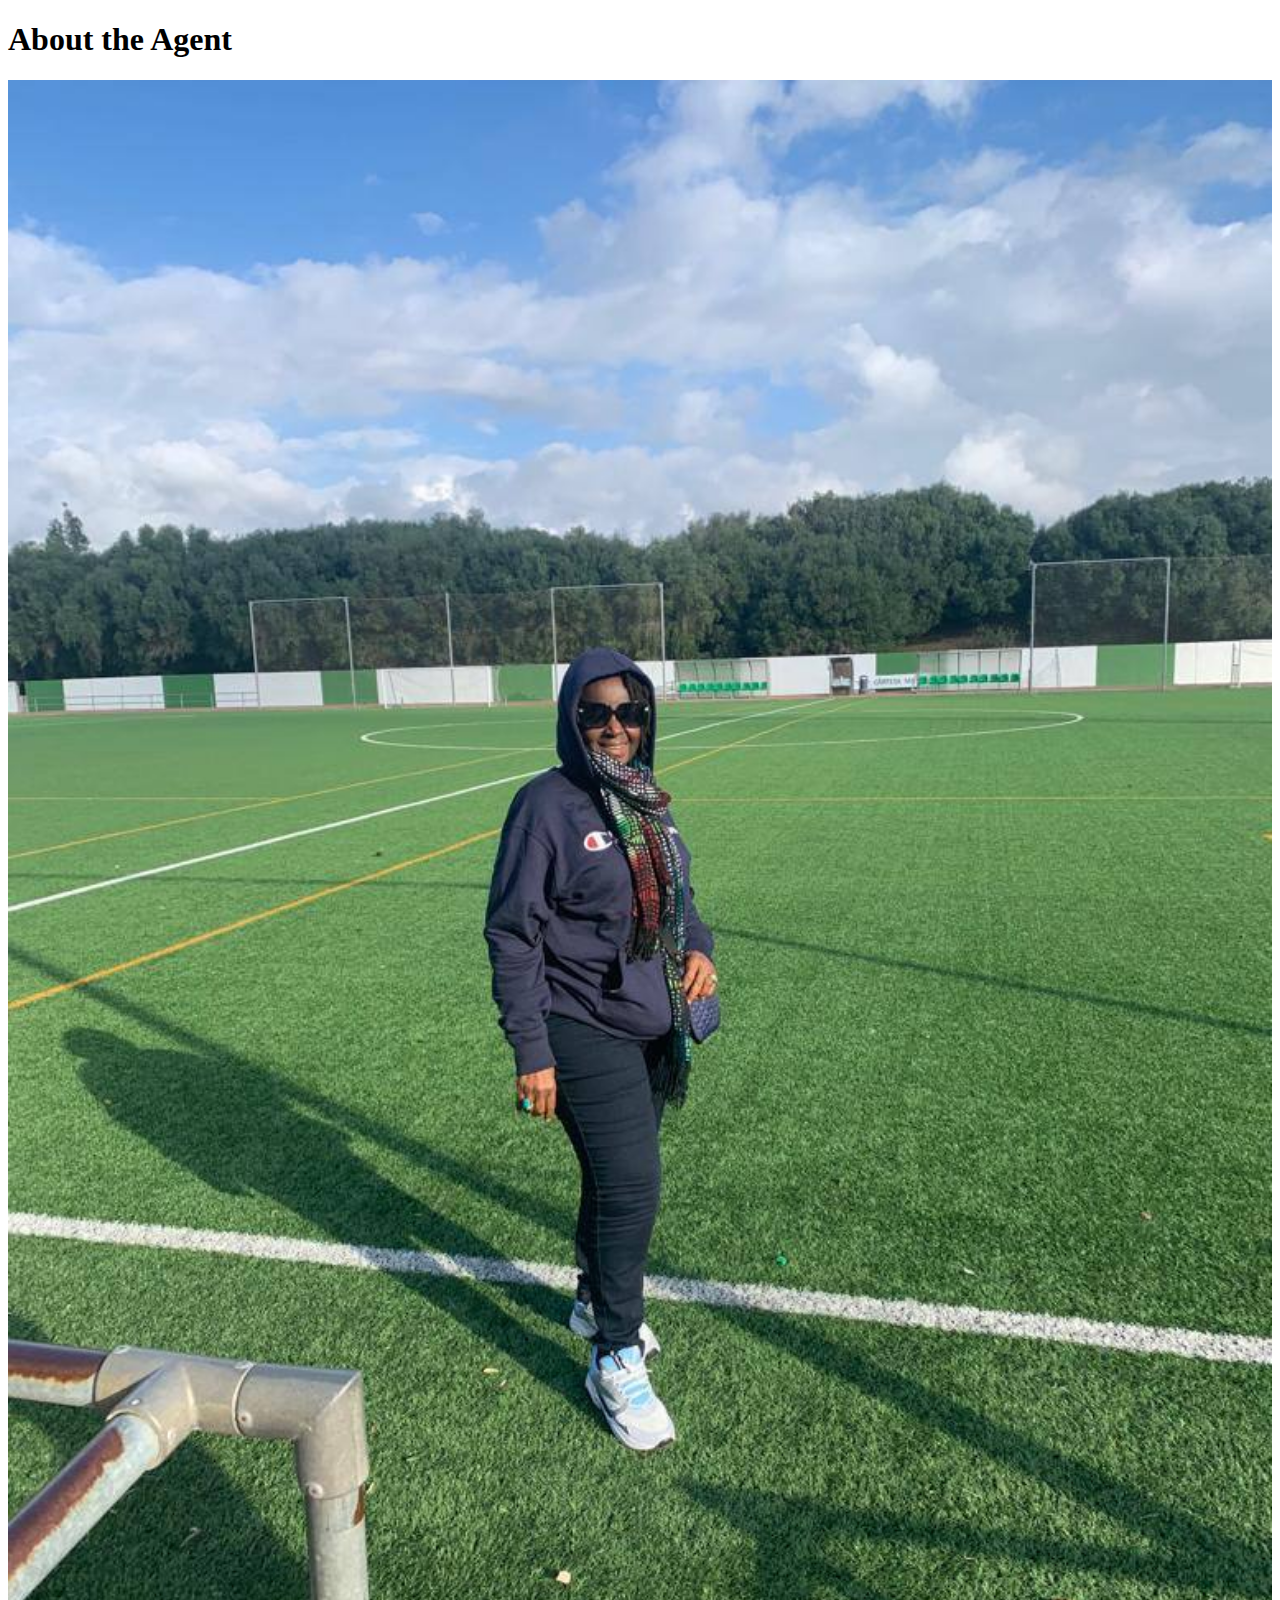
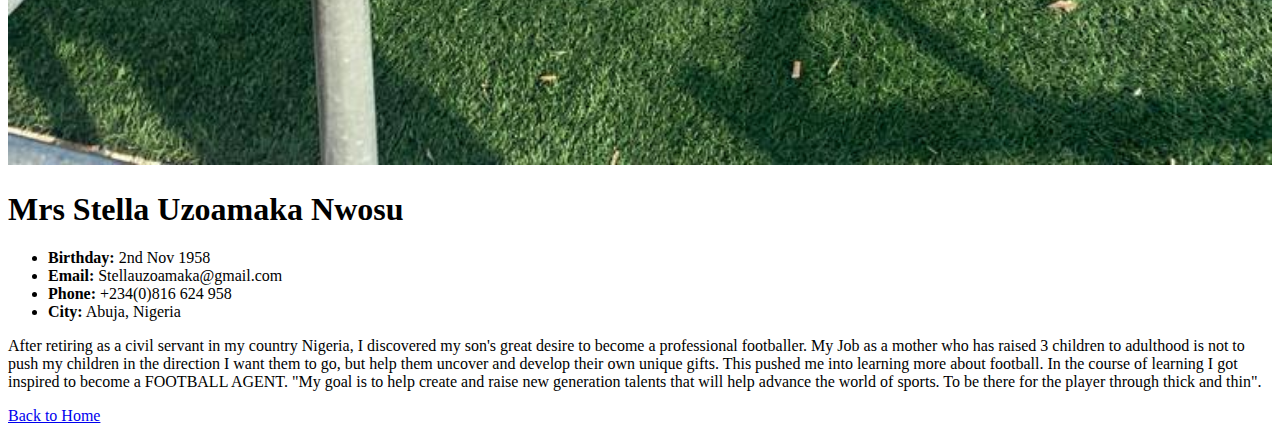
==== agent.html @ ba474e01 "first commit" ====
<!DOCTYPE html>
<html lang="en">

<head>
  <meta charset="utf-8">
  <meta content="width=device-width, initial-scale=1.0" name="viewport">

  <title>Agent || Biography</title>
  <meta content="" name="description">
  <meta content="" name="keywords">

  <!-- Favicons -->
  <!-- <link href="photofolio/assets/img/favicon.png" rel="icon">
  <link href="photofolio/assets/img/apple-touch-icon.png" rel="apple-touch-icon"> -->

  <!-- Google Fonts -->
  <link rel="preconnect" href="https://fonts.googleapis.com">
  <link rel="preconnect" href="https://fonts.gstatic.com" crossorigin>
  <link href="https://fonts.googleapis.com/css2?family=Open+Sans:ital,wght@0,300;0,400;0,500;0,600;0,700;1,300;1,400;1,600;1,700&family=Inter:ital,wght@0,300;0,400;0,500;0,600;0,700;1,300;1,400;1,500;1,600;1,700&family=Cardo:ital,wght@0,400;0,700;1,400&display=swap" rel="stylesheet">

  <!-- Vendor CSS Files -->
  <link href="photofolio/assets/vendor/bootstrap/css/bootstrap.min.css" rel="stylesheet">
  <link href="photofolio/assets/vendor/bootstrap-icons/bootstrap-icons.css" rel="stylesheet">
  <link href="photofolio/assets/vendor/swiper/swiper-bundle.min.css" rel="stylesheet">
  <link href="photofolio/assets/vendor/glightbox/css/glightbox.min.css" rel="stylesheet">
  <link href="photofolio/assets/vendor/aos/aos.css" rel="stylesheet">

  <!-- Template Main CSS File -->
  <link href="photofolio/assets/css/main.css" rel="stylesheet">
</head>

<body>

  <main id="main" data-aos="fade" data-aos-delay="1500">

    <!-- ======= End Page Header ======= -->
    <div class="page-header d-flex align-items-center">
      <div class="container position-relative">
        <div class="row d-flex justify-content-center">
          <div class="col-lg-6 text-center">
            <h1 class="ceo">About the Agent</h1>
            <!-- <p>Odio et unde deleniti. Deserunt numquam exercitationem. Officiis quo odio sint voluptas consequatur ut a odio voluptatem. Sit dolorum debitis veritatis natus dolores. Quasi ratione sint. Sit quaerat ipsum dolorem.</p> -->
          </div>
        </div>
      </div>
    </div>
    <!-- End Page Header -->

    <!-- ======= About Section ======= -->
    <section id="about" class="about">
      <div class="container">

        <div class="row gy-4 justify-content-center">
          <div class="col-lg-4">
            <img src="image/agent.jpg" class="img-flui" alt="" width="100%" height="80%">
          </div>
          <div class="col-lg-5 content">
            <h1 class="text-success text-center pb-5">Mrs Stella Uzoamaka Nwosu</h1>
            <!-- <p class="fst-italic py-3">
              Lorem ipsum dolor sit amet, consectetur adipiscing elit, sed do eiusmod tempor incididunt ut labore et dolore
              magna aliqua.
            </p> -->
            <div class="row">
              <div class="col-lg-6">
                <ul>
                  <li><i class="bi bi-chevron-right"></i> <strong>Birthday:</strong> <span>2nd Nov 1958</span></li>
                  <li><i class="bi bi-chevron-right"></i> <strong>Email:</strong> <span>Stellauzoamaka@gmail.com</span></li>
                  <li><i class="bi bi-chevron-right"></i> <strong>Phone:</strong> <span>+234(0)816 624 958</span></li>
                  <li><i class="bi bi-chevron-right"></i> <strong>City:</strong> <span>Abuja, Nigeria</span></li>
                </ul>
              </div>
              <!-- <div class="col-lg-6">
                <ul> -->
                  <!-- <li><i class="bi bi-chevron-right"></i> <strong>Age:</strong> <span>64</span></li>
                  <li><i class="bi bi-chevron-right"></i> <strong>Degree:</strong> <span>Master</span></li>
                  <li><i class="bi bi-chevron-right"></i> <strong>Email:</strong> <span>email@example.com</span></li> -->
                  <!-- <li><i class="bi bi-chevron-right"></i> <strong>Freelance:</strong> <span>Available</span></li> -->
                <!-- </ul>
              </div> -->
            </div>
            <p class="py-3">
              After retiring as a civil servant in my country Nigeria, I discovered my son's great desire to become a professional footballer. My Job as a mother who has raised 3 children to adulthood is not to push my children in the direction I want them to go, but help them uncover and develop their own unique gifts. This pushed me into learning more about football. In the course of learning I got inspired to become a FOOTBALL AGENT.
              "My goal is to help create and raise new generation talents that will help advance the world of sports. To be there for the player through thick and thin".
            </p>
          </div>
        </div>

      </div>
    </section>
    <!-- End About Section -->

   <section>
    <div class="container">
       <div class="row">
          <a href="index.html" class="homes">
            Back to Home
          </a>
       </div>
    </div>
   </section>

  <!-- <a href="#" class="scroll-top d-flex align-items-center justify-content-center"><i class="bi bi-arrow-up-short"></i></a> -->

  <div id="preloader">
    <div class="line"></div>
  </div>

  <!-- Vendor JS Files -->
  <script src="photofolio/assets/vendor/bootstrap/js/bootstrap.bundle.min.js"></script>
  <script src="photofolio/assets/vendor/swiper/swiper-bundle.min.js"></script>
  <script src="photofolio/assets/vendor/glightbox/js/glightbox.min.js"></script>
  <script src="photofolio/assets/vendor/aos/aos.js"></script>
  <script src="photofolio/assets/vendor/php-email-form/validate.js"></script>

  <!-- Template Main JS File -->
  <script src="photofolio/assets/js/main.js"></script>

</body>

</html>
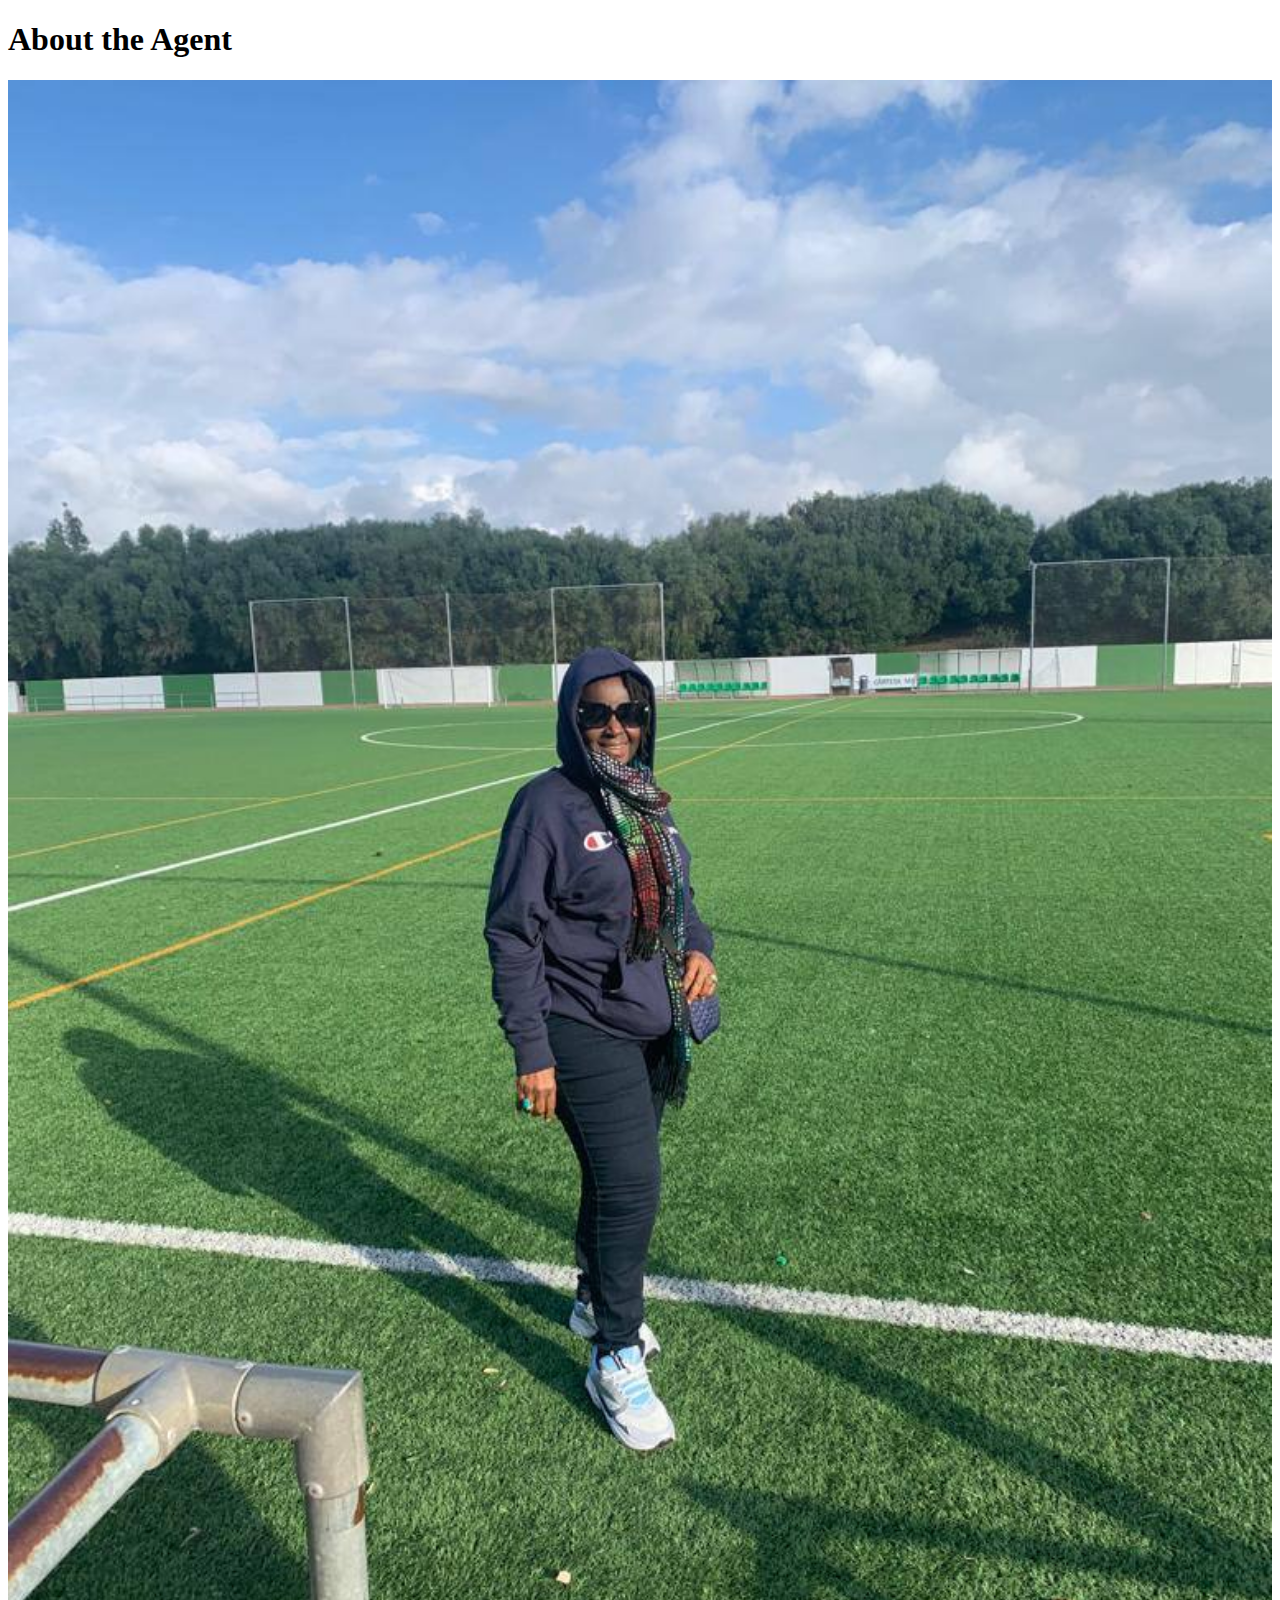
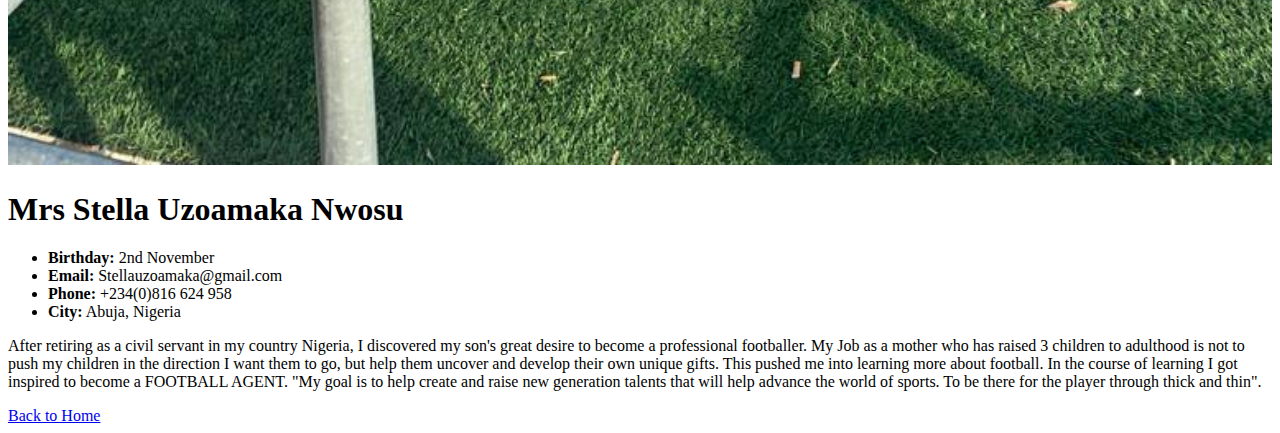
==== commit 8efdb46f: "updated" ====
--- a/agent.html
+++ b/agent.html
@@ -55,15 +55,15 @@
             <img src="image/agent.jpg" class="img-flui" alt="" width="100%" height="80%">
           </div>
           <div class="col-lg-5 content">
-            <h1 class="text-success text-center pb-5">Mrs Stella Uzoamaka Nwosu</h1>
+            <h1 class="text-success text-center pb-5 mr">Mrs Stella Uzoamaka Nwosu</h1>
             <!-- <p class="fst-italic py-3">
               Lorem ipsum dolor sit amet, consectetur adipiscing elit, sed do eiusmod tempor incididunt ut labore et dolore
               magna aliqua.
             </p> -->
             <div class="row">
               <div class="col-lg-6">
-                <ul>
-                  <li><i class="bi bi-chevron-right"></i> <strong>Birthday:</strong> <span>2nd Nov 1958</span></li>
+                <ul class="uu">
+                  <li><i class="bi bi-chevron-right"></i> <strong>Birthday:</strong> <span>2nd November</span></li>
                   <li><i class="bi bi-chevron-right"></i> <strong>Email:</strong> <span>Stellauzoamaka@gmail.com</span></li>
                   <li><i class="bi bi-chevron-right"></i> <strong>Phone:</strong> <span>+234(0)816 624 958</span></li>
                   <li><i class="bi bi-chevron-right"></i> <strong>City:</strong> <span>Abuja, Nigeria</span></li>
@@ -78,7 +78,7 @@
                 <!-- </ul>
               </div> -->
             </div>
-            <p class="py-3">
+            <p class="py-3 uu">
               After retiring as a civil servant in my country Nigeria, I discovered my son's great desire to become a professional footballer. My Job as a mother who has raised 3 children to adulthood is not to push my children in the direction I want them to go, but help them uncover and develop their own unique gifts. This pushed me into learning more about football. In the course of learning I got inspired to become a FOOTBALL AGENT.
               "My goal is to help create and raise new generation talents that will help advance the world of sports. To be there for the player through thick and thin".
             </p>
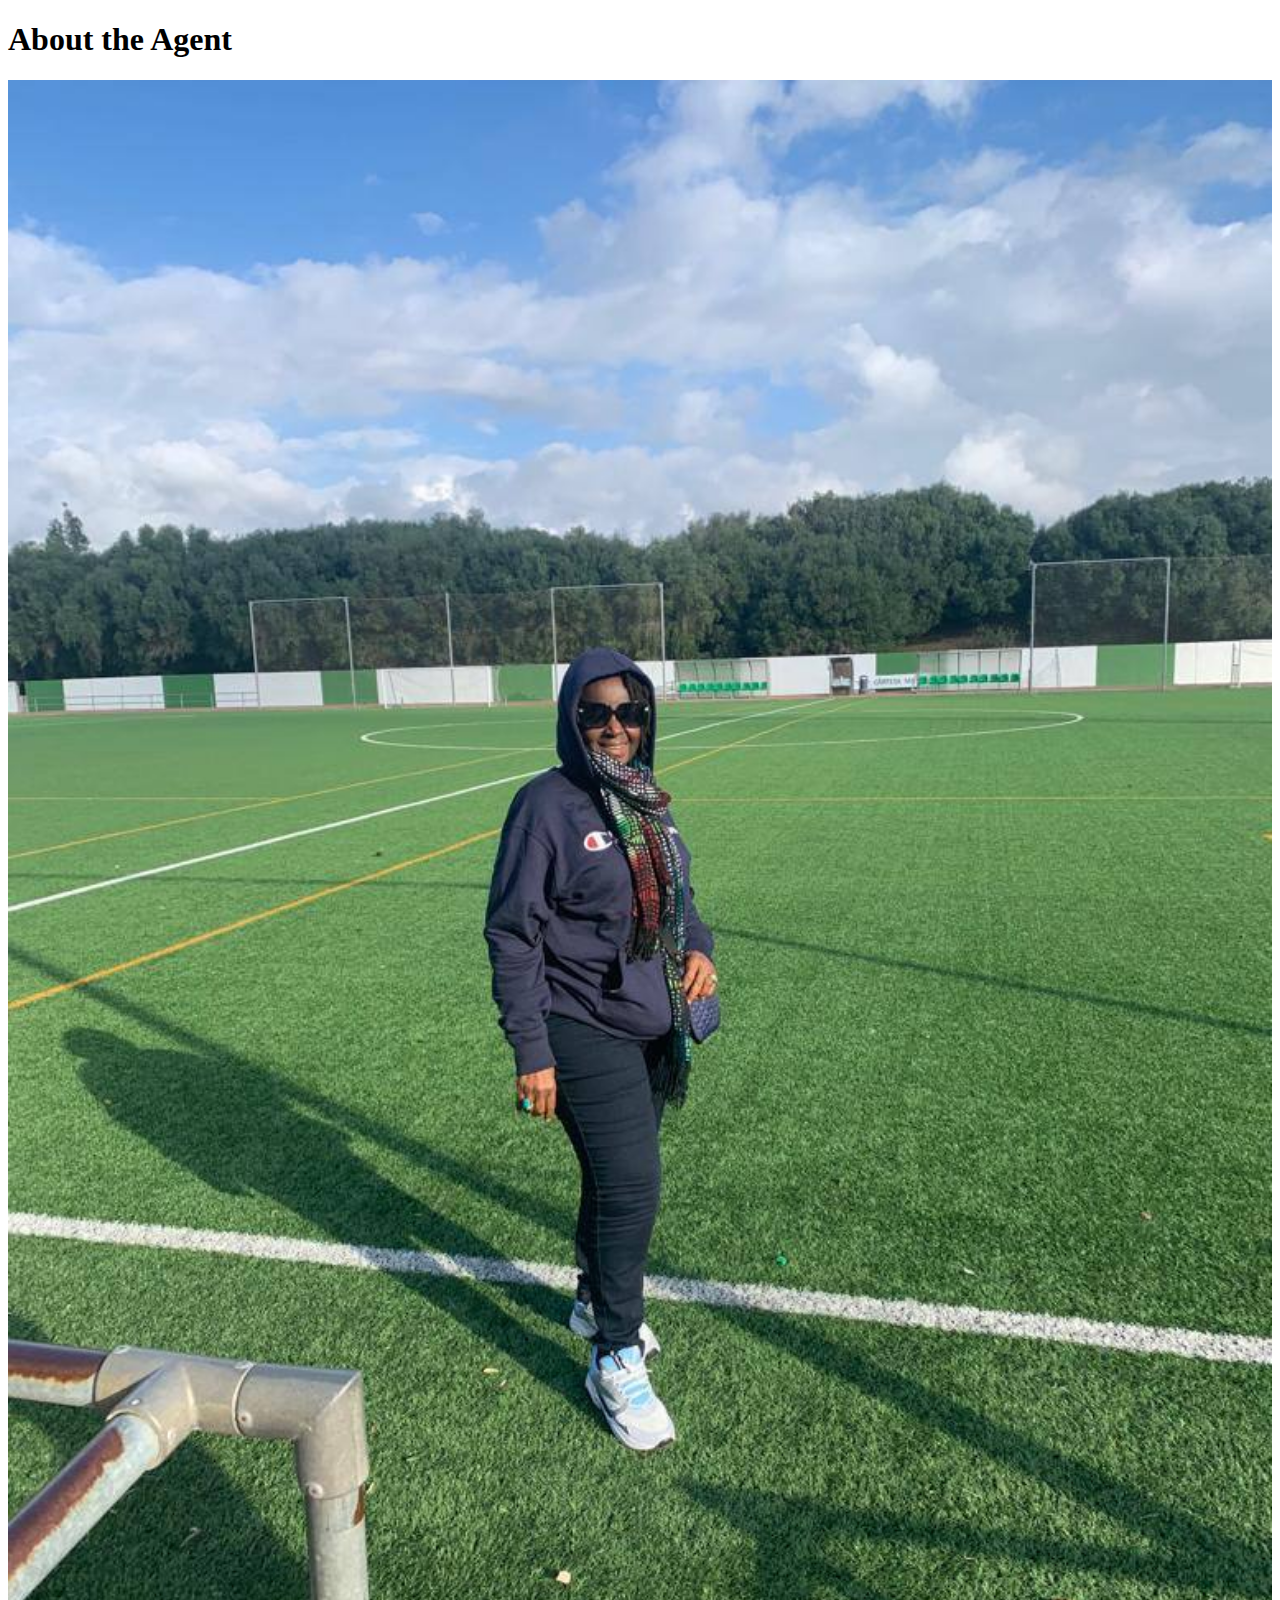
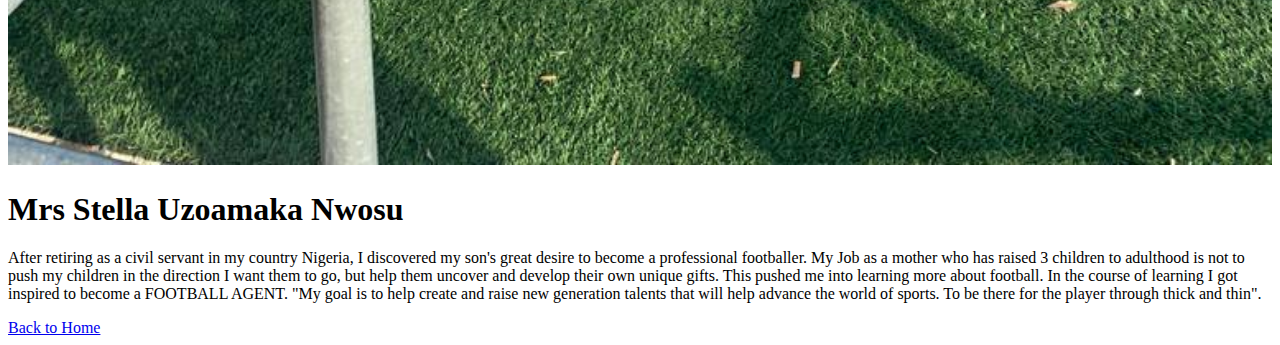
==== commit 8bcdf733: "updated" ====
--- a/agent.html
+++ b/agent.html
@@ -55,30 +55,13 @@
             <img src="image/agent.jpg" class="img-flui" alt="" width="100%" height="80%">
           </div>
           <div class="col-lg-5 content">
-            <h1 class="text-success text-center pb-5 mr">Mrs Stella Uzoamaka Nwosu</h1>
+            <h1 class="text-success text-center mr">Mrs Stella Uzoamaka Nwosu</h1>
             <!-- <p class="fst-italic py-3">
               Lorem ipsum dolor sit amet, consectetur adipiscing elit, sed do eiusmod tempor incididunt ut labore et dolore
               magna aliqua.
             </p> -->
-            <div class="row">
-              <div class="col-lg-6">
-                <ul class="uu">
-                  <li><i class="bi bi-chevron-right"></i> <strong>Birthday:</strong> <span>2nd November</span></li>
-                  <li><i class="bi bi-chevron-right"></i> <strong>Email:</strong> <span>Stellauzoamaka@gmail.com</span></li>
-                  <li><i class="bi bi-chevron-right"></i> <strong>Phone:</strong> <span>+234(0)816 624 958</span></li>
-                  <li><i class="bi bi-chevron-right"></i> <strong>City:</strong> <span>Abuja, Nigeria</span></li>
-                </ul>
-              </div>
-              <!-- <div class="col-lg-6">
-                <ul> -->
-                  <!-- <li><i class="bi bi-chevron-right"></i> <strong>Age:</strong> <span>64</span></li>
-                  <li><i class="bi bi-chevron-right"></i> <strong>Degree:</strong> <span>Master</span></li>
-                  <li><i class="bi bi-chevron-right"></i> <strong>Email:</strong> <span>email@example.com</span></li> -->
-                  <!-- <li><i class="bi bi-chevron-right"></i> <strong>Freelance:</strong> <span>Available</span></li> -->
-                <!-- </ul>
-              </div> -->
-            </div>
-            <p class="py-3 uu">
+            
+            <p class="uu">
               After retiring as a civil servant in my country Nigeria, I discovered my son's great desire to become a professional footballer. My Job as a mother who has raised 3 children to adulthood is not to push my children in the direction I want them to go, but help them uncover and develop their own unique gifts. This pushed me into learning more about football. In the course of learning I got inspired to become a FOOTBALL AGENT.
               "My goal is to help create and raise new generation talents that will help advance the world of sports. To be there for the player through thick and thin".
             </p>
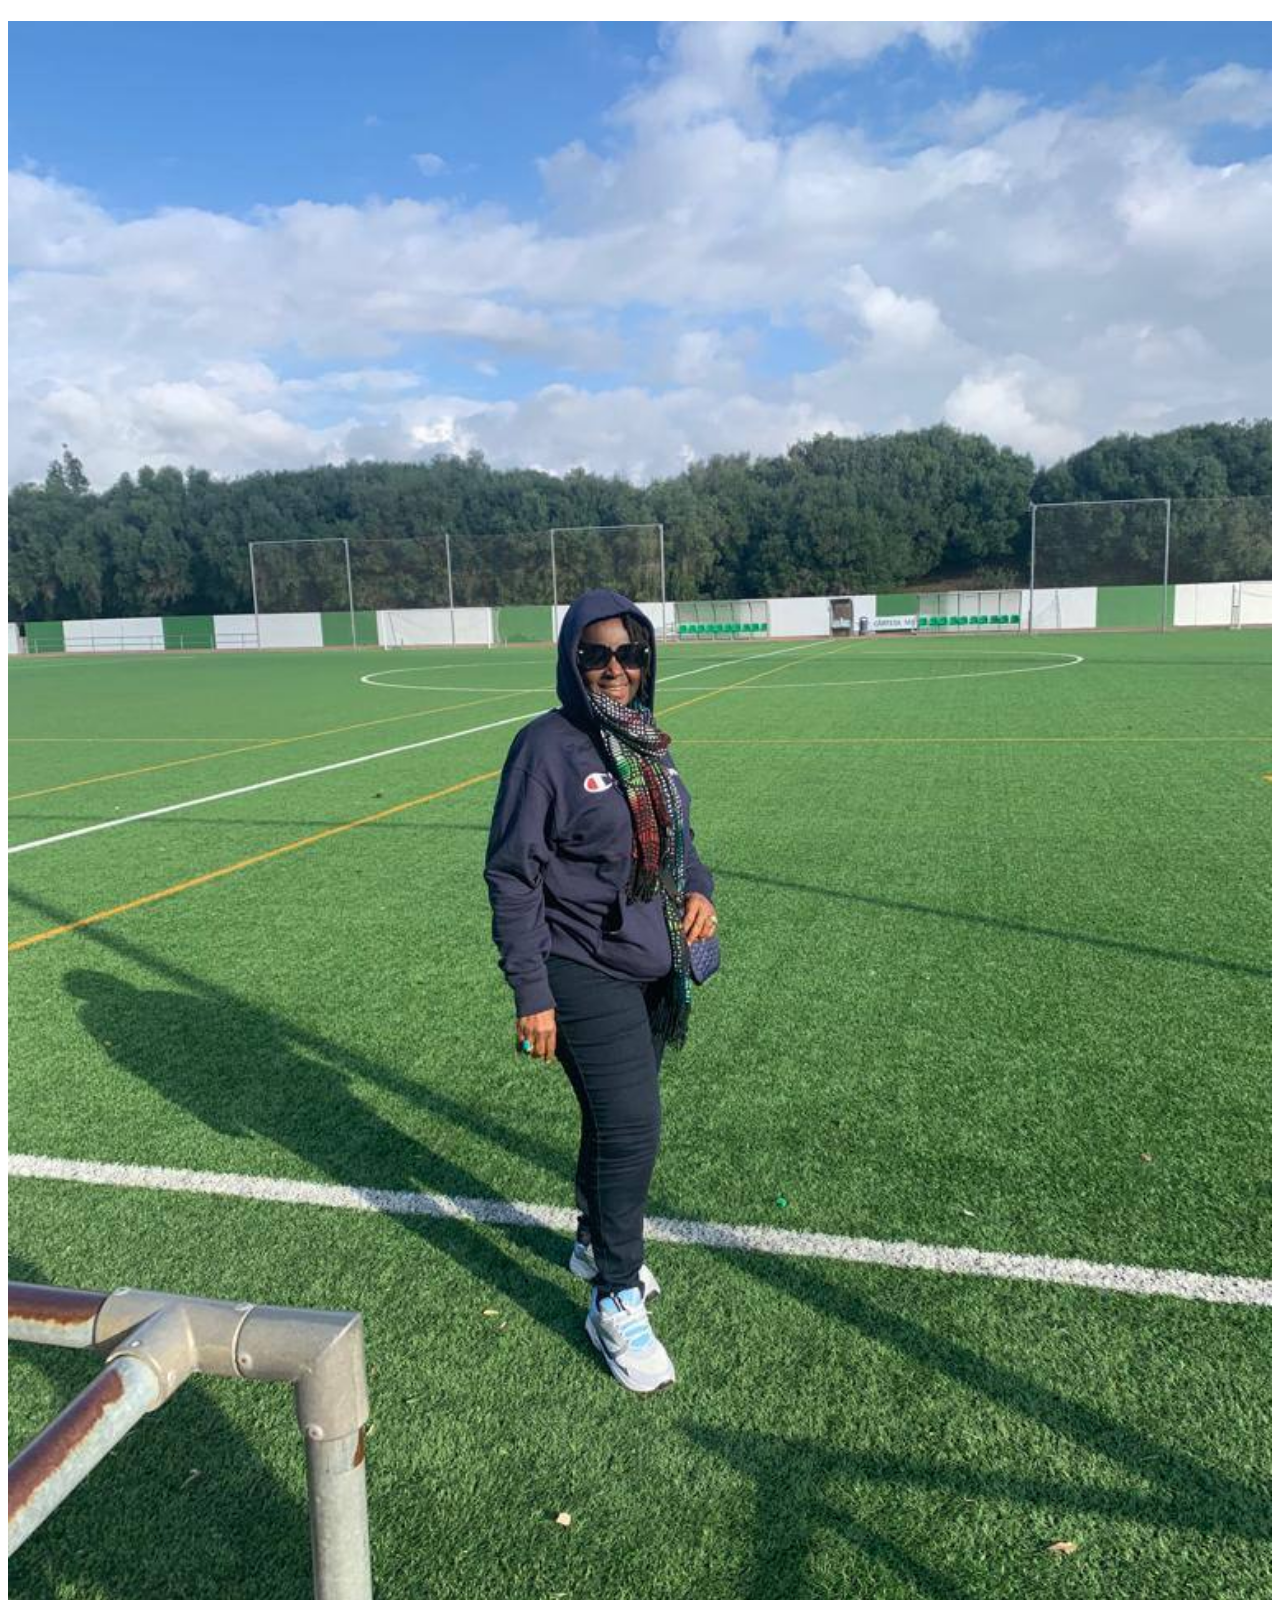
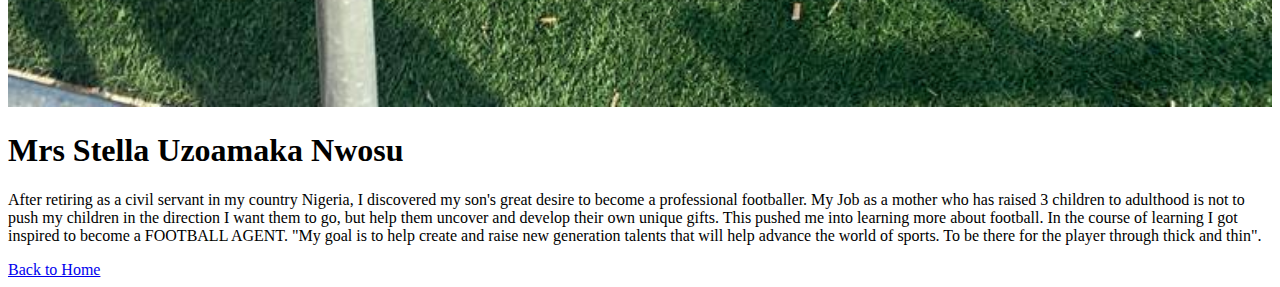
==== commit 6426a37e: "update"" ====
--- a/agent.html
+++ b/agent.html
@@ -38,7 +38,7 @@
       <div class="container position-relative">
         <div class="row d-flex justify-content-center">
           <div class="col-lg-6 text-center">
-            <h1 class="ceo">About the Agent</h1>
+            <h1 class="ceo"></h1>
             <!-- <p>Odio et unde deleniti. Deserunt numquam exercitationem. Officiis quo odio sint voluptas consequatur ut a odio voluptatem. Sit dolorum debitis veritatis natus dolores. Quasi ratione sint. Sit quaerat ipsum dolorem.</p> -->
           </div>
         </div>
